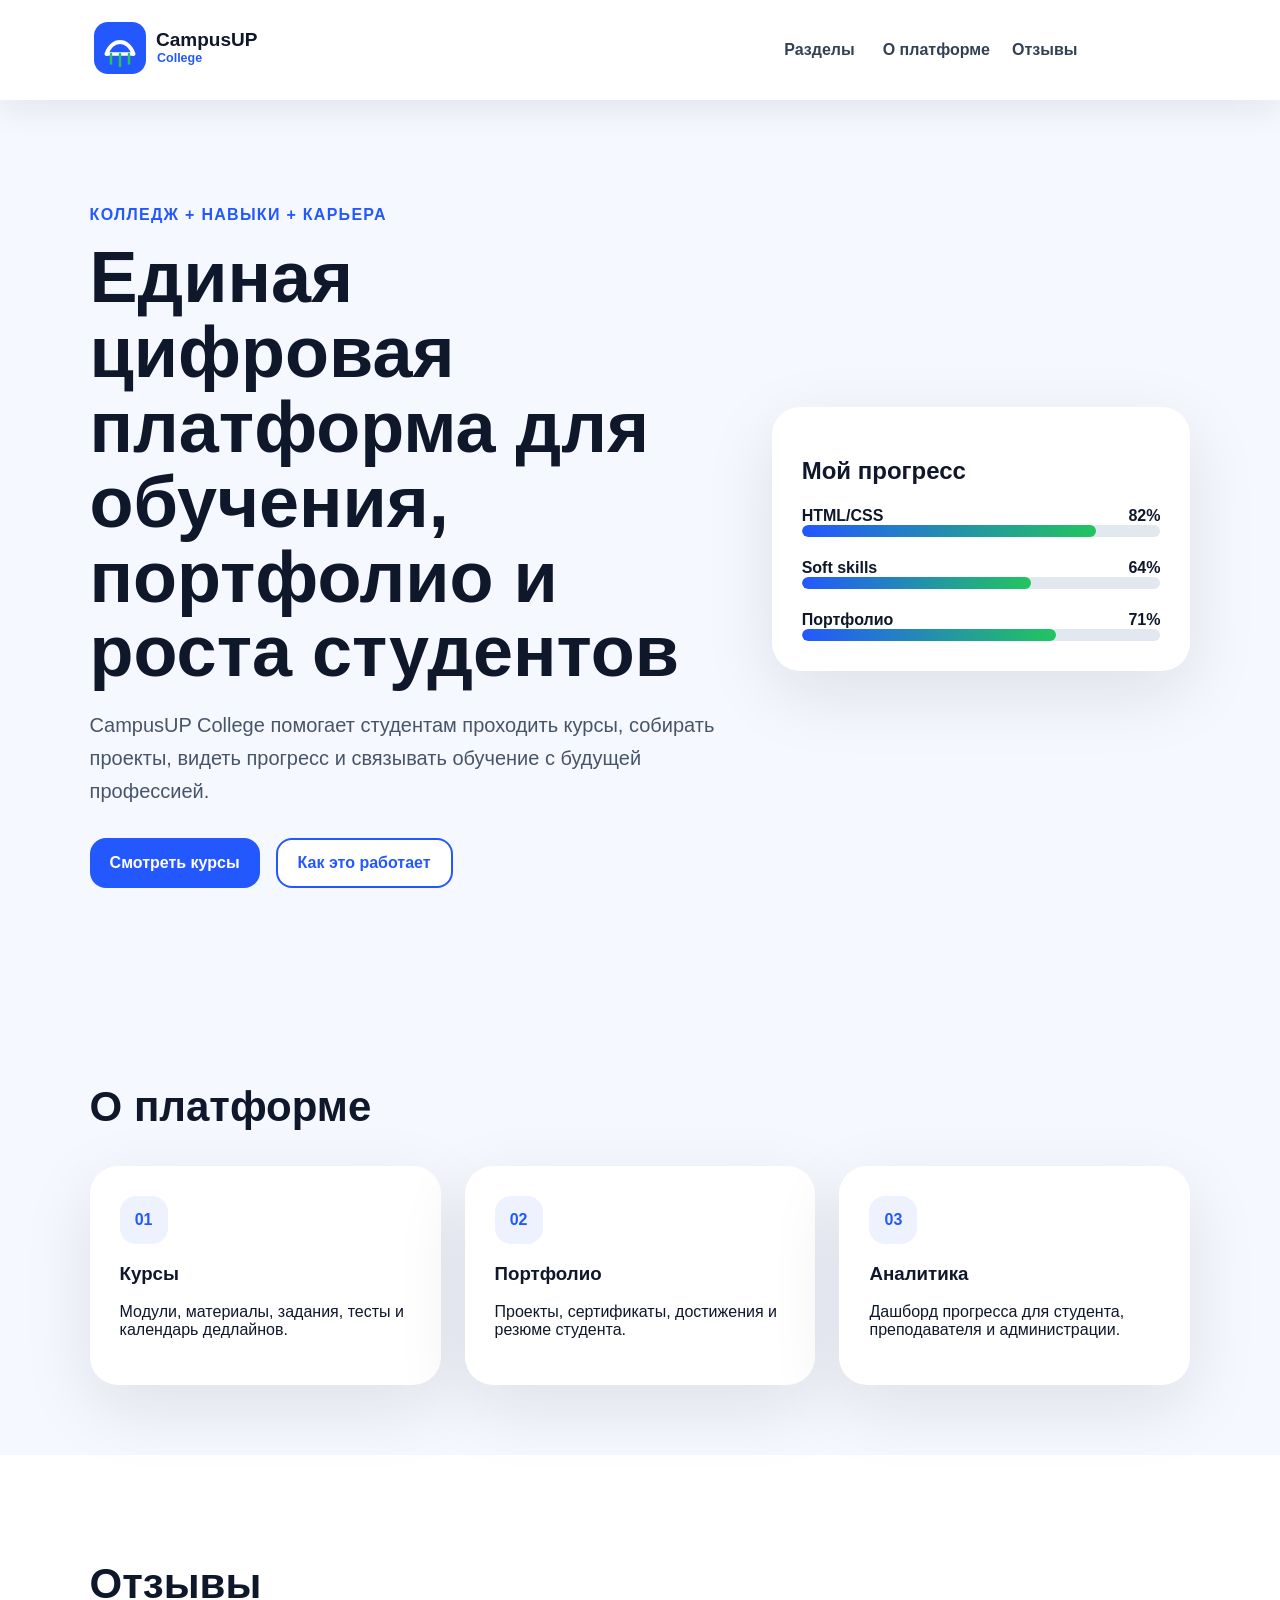
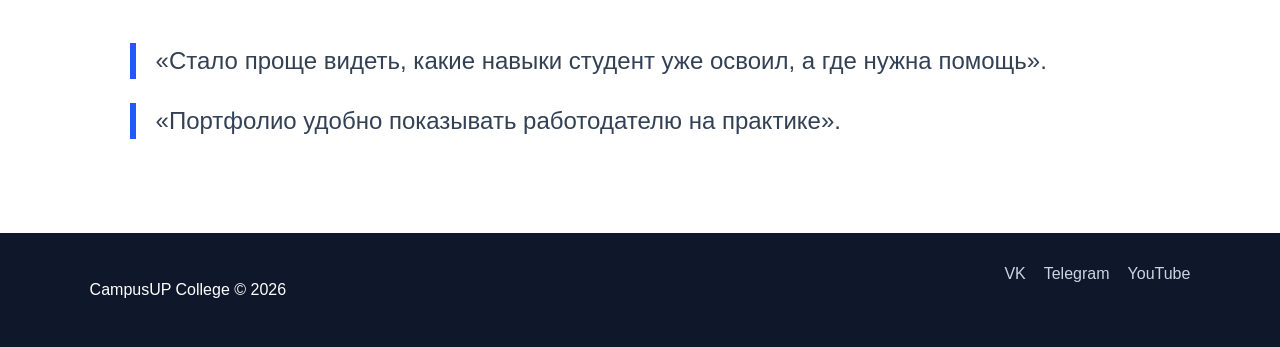
==== index.html @ 14216ff5 "Add files via upload" ====
<!DOCTYPE html>
<html lang="ru">
<head>
  <meta charset="UTF-8" />
  <meta name="viewport" content="width=device-width, initial-scale=1.0" />
  <title>CampusUP College - цифровая платформа колледжа</title>
  <link rel="stylesheet" href="styles.css" />
</head>
<body>
  <header class="site-header">
    <a class="brand" href="index.html"><img src="logo.svg" alt="CampusUP College" /></a>
    <button class="menu-toggle" aria-label="Открыть меню">☰</button>
    <nav class="nav">
      <div class="dropdown"><button>Разделы</button>
        <div class="dropdown-menu">
          <a href="courses.html">Курсы</a>
          <a href="team.html">Команда</a>
          <a href="contact.html">Связаться</a>
        </div>
      </div>
      <a href="#about">О платформе</a>
      <a href="#reviews">Отзывы</a>
      <a href="contact.html" class="nav-cta">Заявка</a>
    </nav>
  </header>

  <main>
    <section class="hero">
      <div class="hero-content">
        <p class="eyebrow">Колледж + навыки + карьера</p>
        <h1>Единая цифровая платформа для обучения, портфолио и роста студентов</h1>
        <p class="lead">CampusUP College помогает студентам проходить курсы, собирать проекты, видеть прогресс и связывать обучение с будущей профессией.</p>
        <div class="hero-actions">
          <a class="button primary" href="courses.html">Смотреть курсы</a>
          <a class="button secondary" href="#about">Как это работает</a>
        </div>
      </div>
      <div class="hero-card" aria-label="Дашборд прогресса">
        <h2>Мой прогресс</h2>
        <div class="metric-row"><span>HTML/CSS</span><strong>82%</strong></div><div class="bar"><span style="width:82%"></span></div>
        <div class="metric-row"><span>Soft skills</span><strong>64%</strong></div><div class="bar"><span style="width:64%"></span></div>
        <div class="metric-row"><span>Портфолио</span><strong>71%</strong></div><div class="bar"><span style="width:71%"></span></div>
      </div>
    </section>

    <section id="about" class="section">
      <h2>О платформе</h2>
      <div class="features">
        <article><span>01</span><h3>Курсы</h3><p>Модули, материалы, задания, тесты и календарь дедлайнов.</p></article>
        <article><span>02</span><h3>Портфолио</h3><p>Проекты, сертификаты, достижения и резюме студента.</p></article>
        <article><span>03</span><h3>Аналитика</h3><p>Дашборд прогресса для студента, преподавателя и администрации.</p></article>
      </div>
    </section>

    <section id="reviews" class="section reviews">
      <h2>Отзывы</h2>
      <blockquote>«Стало проще видеть, какие навыки студент уже освоил, а где нужна помощь».</blockquote>
      <blockquote>«Портфолио удобно показывать работодателю на практике».</blockquote>
    </section>
  </main>

  <footer class="footer">
    <p>CampusUP College © 2026</p>
    <div><a href="#">VK</a><a href="#">Telegram</a><a href="#">YouTube</a></div>
  </footer>
  <script src="script.js"></script>
</body>
</html>
---- styles.css ----
*{box-sizing:border-box}body{margin:0;font-family:Inter,Arial,sans-serif;color:#0f172a;background:#f6f8ff}a{color:inherit;text-decoration:none}.site-header{position:sticky;top:0;z-index:10;display:flex;align-items:center;justify-content:space-between;padding:18px 7vw;background:rgba(255,255,255,.92);backdrop-filter:blur(12px);box-shadow:0 10px 30px rgba(15,23,42,.08)}.brand img{width:210px;animation:logoIn .8s ease both}.nav{display:flex;align-items:center;gap:22px}.nav a,.dropdown button{font:600 16px Inter,Arial;background:none;border:0;color:#334155;cursor:pointer}.nav a:hover,.dropdown button:hover{color:#2458ff}.nav-cta{padding:12px 18px;background:#2458ff;color:white!important;border-radius:14px}.dropdown{position:relative}.dropdown-menu{position:absolute;right:0;top:34px;display:none;min-width:180px;padding:10px;background:white;border-radius:16px;box-shadow:0 18px 45px rgba(15,23,42,.14)}.dropdown:hover .dropdown-menu{display:grid}.dropdown-menu a{padding:10px;border-radius:10px}.dropdown-menu a:hover{background:#eef2ff}.menu-toggle{display:none;border:0;background:#2458ff;color:white;border-radius:12px;padding:10px 13px;font-size:20px}.hero{display:grid;grid-template-columns:1.2fr .8fr;gap:54px;align-items:center;padding:90px 7vw}.eyebrow{color:#2458ff;font-weight:800;text-transform:uppercase;letter-spacing:.08em}.hero h1,.page h1{font-size:clamp(38px,6vw,72px);line-height:1.04;margin:12px 0}.lead{font-size:20px;line-height:1.65;color:#475569;max-width:760px}.hero-actions{display:flex;gap:16px;flex-wrap:wrap;margin-top:30px}.button{display:inline-flex;align-items:center;justify-content:center;border-radius:16px;padding:14px 20px;font-weight:800;transition:.2s}.button:hover{transform:translateY(-2px)}.button.primary{background:#2458ff;color:white}.button.secondary{border:2px solid #2458ff;color:#2458ff;background:white}.hero-card,.section article,.course-grid article,.team-grid article,.map-card{background:white;border-radius:28px;padding:30px;box-shadow:0 22px 70px rgba(15,23,42,.10)}.metric-row{display:flex;justify-content:space-between;margin-top:22px;font-weight:700}.bar{height:12px;background:#e2e8f0;border-radius:10px;overflow:hidden}.bar span{display:block;height:100%;background:linear-gradient(90deg,#2458ff,#22c55e);border-radius:10px}.section,.page{padding:70px 7vw}.section h2{font-size:42px}.features,.course-grid,.team-grid{display:grid;grid-template-columns:repeat(3,1fr);gap:24px}.features span{display:inline-grid;place-items:center;width:48px;height:48px;border-radius:16px;background:#eef2ff;color:#2458ff;font-weight:900}.reviews{background:white}.reviews blockquote{font-size:24px;line-height:1.5;border-left:6px solid #2458ff;padding-left:20px;color:#334155}.contact-layout{display:grid;grid-template-columns:1fr .9fr;gap:34px}.contact-form{display:grid;gap:16px;background:white;border-radius:28px;padding:28px;box-shadow:0 22px 70px rgba(15,23,42,.10)}label{display:grid;gap:8px;font-weight:700}input,textarea{width:100%;border:1px solid #cbd5e1;border-radius:14px;padding:14px;font:16px Inter,Arial}input:focus,textarea:focus{outline:3px solid #bfdbfe;border-color:#2458ff}.map-card iframe{width:100%;height:360px;border:0;border-radius:20px}.footer{display:flex;justify-content:space-between;gap:20px;flex-wrap:wrap;padding:32px 7vw;background:#0f172a;color:white}.footer a{margin-left:18px;color:#cbd5e1}@keyframes logoIn{from{opacity:0;transform:translateY(-12px) scale(.96)}to{opacity:1;transform:none}}@media(max-width:850px){.menu-toggle{display:block}.nav{display:none;position:absolute;top:72px;left:7vw;right:7vw;flex-direction:column;align-items:flex-start;background:white;padding:18px;border-radius:20px;box-shadow:0 20px 50px rgba(15,23,42,.16)}.nav.open{display:flex}.hero,.contact-layout{grid-template-columns:1fr}.features,.course-grid,.team-grid{grid-template-columns:1fr}.brand img{width:176px}.hero{padding-top:54px}}
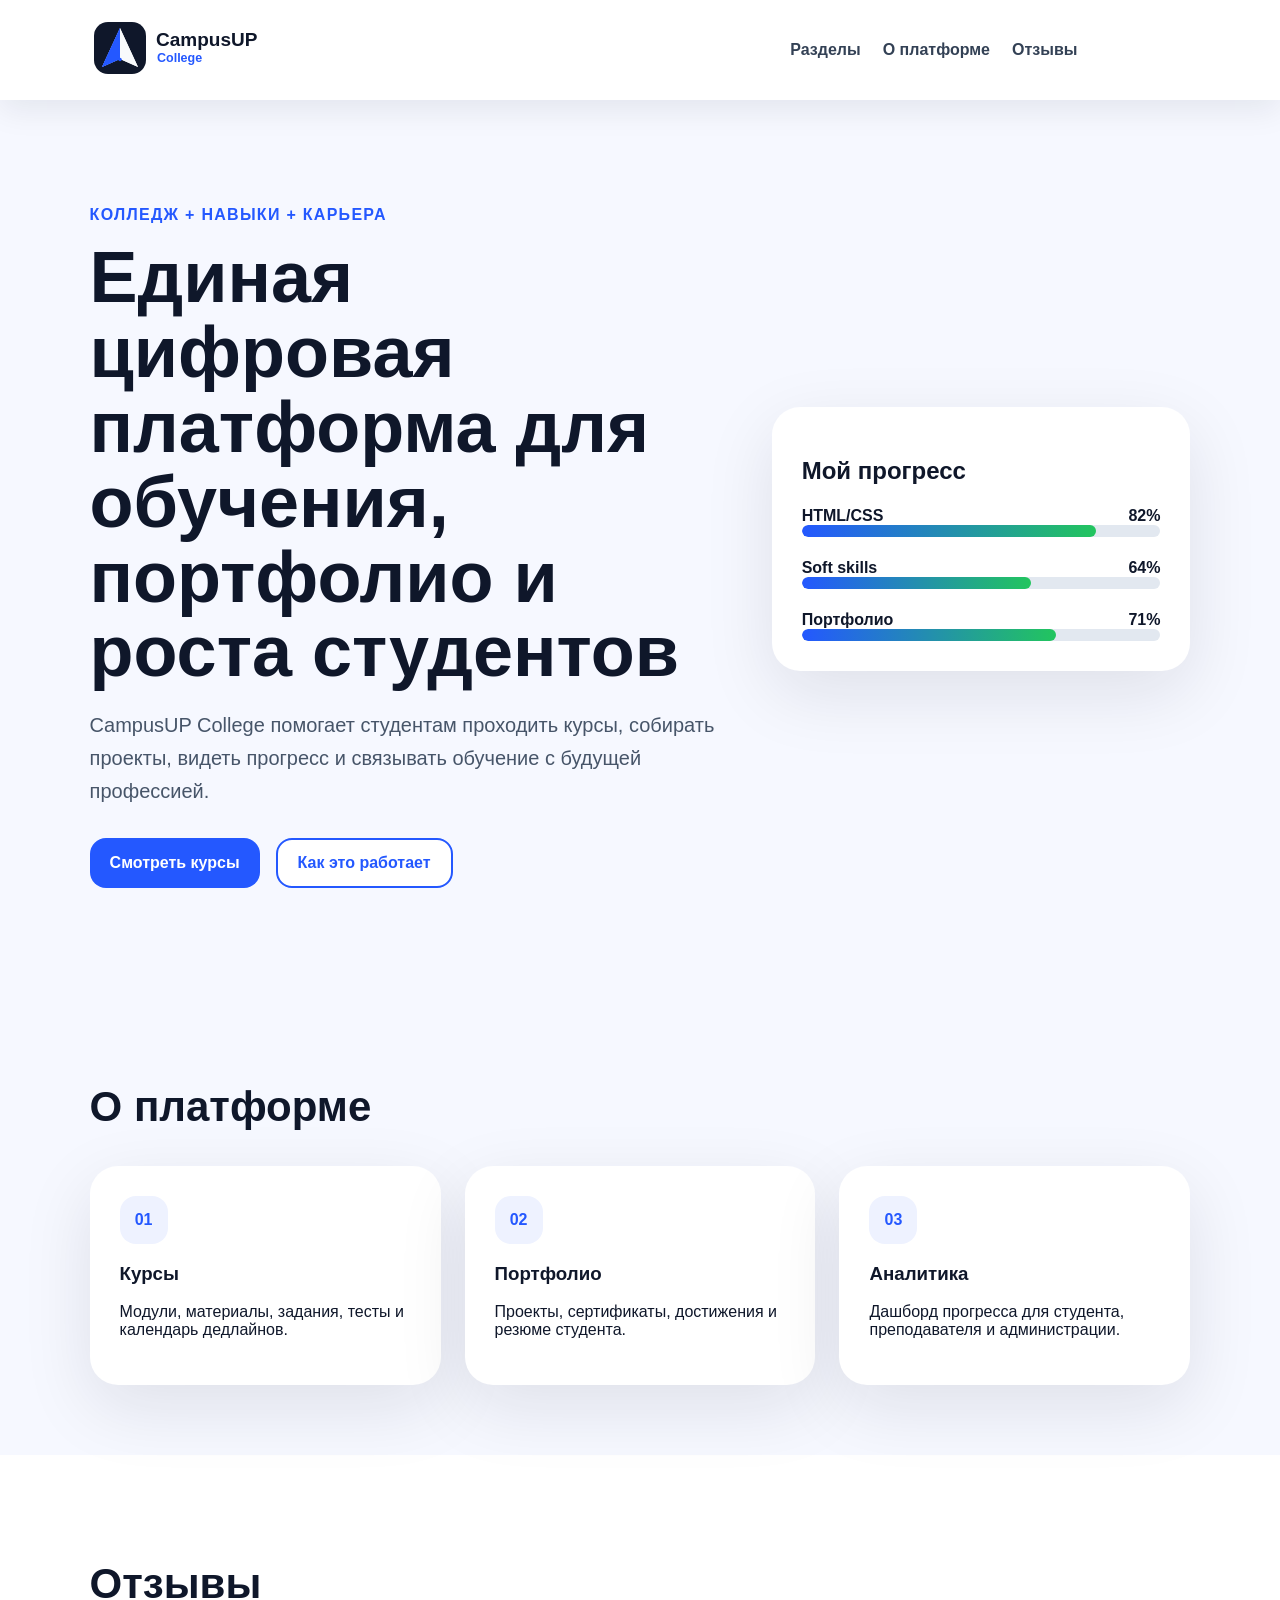
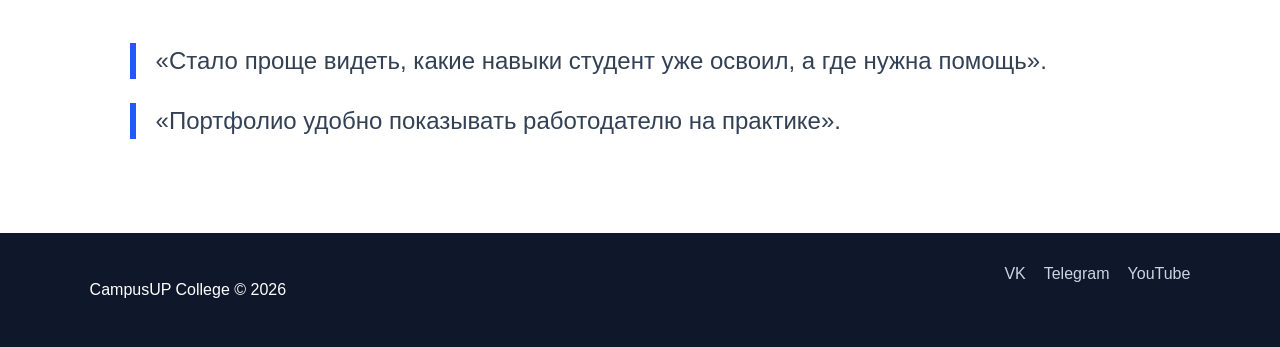
==== commit 6ffcff17: "Add files via upload" ====
--- a/index.html
+++ b/index.html
@@ -11,7 +11,7 @@
     <a class="brand" href="index.html"><img src="logo.svg" alt="CampusUP College" /></a>
     <button class="menu-toggle" aria-label="Открыть меню">☰</button>
     <nav class="nav">
-      <div class="dropdown"><button>Разделы</button>
+      <div class="dropdown"><button class="dropdown-toggle" type="button" aria-expanded="false">Разделы</button>
         <div class="dropdown-menu">
           <a href="courses.html">Курсы</a>
           <a href="team.html">Команда</a>
--- a/styles.css
+++ b/styles.css
@@ -1 +1 @@
-*{box-sizing:border-box}body{margin:0;font-family:Inter,Arial,sans-serif;color:#0f172a;background:#f6f8ff}a{color:inherit;text-decoration:none}.site-header{position:sticky;top:0;z-index:10;display:flex;align-items:center;justify-content:space-between;padding:18px 7vw;background:rgba(255,255,255,.92);backdrop-filter:blur(12px);box-shadow:0 10px 30px rgba(15,23,42,.08)}.brand img{width:210px;animation:logoIn .8s ease both}.nav{display:flex;align-items:center;gap:22px}.nav a,.dropdown button{font:600 16px Inter,Arial;background:none;border:0;color:#334155;cursor:pointer}.nav a:hover,.dropdown button:hover{color:#2458ff}.nav-cta{padding:12px 18px;background:#2458ff;color:white!important;border-radius:14px}.dropdown{position:relative}.dropdown-menu{position:absolute;right:0;top:34px;display:none;min-width:180px;padding:10px;background:white;border-radius:16px;box-shadow:0 18px 45px rgba(15,23,42,.14)}.dropdown:hover .dropdown-menu{display:grid}.dropdown-menu a{padding:10px;border-radius:10px}.dropdown-menu a:hover{background:#eef2ff}.menu-toggle{display:none;border:0;background:#2458ff;color:white;border-radius:12px;padding:10px 13px;font-size:20px}.hero{display:grid;grid-template-columns:1.2fr .8fr;gap:54px;align-items:center;padding:90px 7vw}.eyebrow{color:#2458ff;font-weight:800;text-transform:uppercase;letter-spacing:.08em}.hero h1,.page h1{font-size:clamp(38px,6vw,72px);line-height:1.04;margin:12px 0}.lead{font-size:20px;line-height:1.65;color:#475569;max-width:760px}.hero-actions{display:flex;gap:16px;flex-wrap:wrap;margin-top:30px}.button{display:inline-flex;align-items:center;justify-content:center;border-radius:16px;padding:14px 20px;font-weight:800;transition:.2s}.button:hover{transform:translateY(-2px)}.button.primary{background:#2458ff;color:white}.button.secondary{border:2px solid #2458ff;color:#2458ff;background:white}.hero-card,.section article,.course-grid article,.team-grid article,.map-card{background:white;border-radius:28px;padding:30px;box-shadow:0 22px 70px rgba(15,23,42,.10)}.metric-row{display:flex;justify-content:space-between;margin-top:22px;font-weight:700}.bar{height:12px;background:#e2e8f0;border-radius:10px;overflow:hidden}.bar span{display:block;height:100%;background:linear-gradient(90deg,#2458ff,#22c55e);border-radius:10px}.section,.page{padding:70px 7vw}.section h2{font-size:42px}.features,.course-grid,.team-grid{display:grid;grid-template-columns:repeat(3,1fr);gap:24px}.features span{display:inline-grid;place-items:center;width:48px;height:48px;border-radius:16px;background:#eef2ff;color:#2458ff;font-weight:900}.reviews{background:white}.reviews blockquote{font-size:24px;line-height:1.5;border-left:6px solid #2458ff;padding-left:20px;color:#334155}.contact-layout{display:grid;grid-template-columns:1fr .9fr;gap:34px}.contact-form{display:grid;gap:16px;background:white;border-radius:28px;padding:28px;box-shadow:0 22px 70px rgba(15,23,42,.10)}label{display:grid;gap:8px;font-weight:700}input,textarea{width:100%;border:1px solid #cbd5e1;border-radius:14px;padding:14px;font:16px Inter,Arial}input:focus,textarea:focus{outline:3px solid #bfdbfe;border-color:#2458ff}.map-card iframe{width:100%;height:360px;border:0;border-radius:20px}.footer{display:flex;justify-content:space-between;gap:20px;flex-wrap:wrap;padding:32px 7vw;background:#0f172a;color:white}.footer a{margin-left:18px;color:#cbd5e1}@keyframes logoIn{from{opacity:0;transform:translateY(-12px) scale(.96)}to{opacity:1;transform:none}}@media(max-width:850px){.menu-toggle{display:block}.nav{display:none;position:absolute;top:72px;left:7vw;right:7vw;flex-direction:column;align-items:flex-start;background:white;padding:18px;border-radius:20px;box-shadow:0 20px 50px rgba(15,23,42,.16)}.nav.open{display:flex}.hero,.contact-layout{grid-template-columns:1fr}.features,.course-grid,.team-grid{grid-template-columns:1fr}.brand img{width:176px}.hero{padding-top:54px}}+*{box-sizing:border-box}body{margin:0;font-family:Inter,Arial,sans-serif;color:#0f172a;background:#f6f8ff}a{color:inherit;text-decoration:none}.site-header{position:sticky;top:0;z-index:10;display:flex;align-items:center;justify-content:space-between;padding:18px 7vw;background:rgba(255,255,255,.92);backdrop-filter:blur(12px);box-shadow:0 10px 30px rgba(15,23,42,.08)}.brand img{width:210px;animation:logoIn .8s ease both}.nav{display:flex;align-items:center;gap:22px}.nav a,.dropdown button{font:600 16px Inter,Arial;background:none;border:0;color:#334155;cursor:pointer}.nav a:hover,.dropdown button:hover{color:#2458ff}.nav-cta{padding:12px 18px;background:#2458ff;color:white!important;border-radius:14px}.dropdown{position:relative;display:flex;align-items:center}.dropdown button{padding:8px 0}.dropdown::after{content:"";position:absolute;left:0;right:0;top:100%;height:10px}.dropdown-menu{position:absolute;right:0;top:calc(100% - 1px);display:grid;min-width:190px;padding:10px;background:white;border-radius:16px;box-shadow:0 18px 45px rgba(15,23,42,.14);opacity:0;visibility:hidden;pointer-events:none;transform:translateY(6px);transition:opacity .18s ease,transform .18s ease,visibility .18s ease;z-index:30}.dropdown:hover .dropdown-menu,.dropdown:focus-within .dropdown-menu,.dropdown.open .dropdown-menu{opacity:1;visibility:visible;pointer-events:auto;transform:translateY(0)}.dropdown-menu a{padding:10px;border-radius:10px}.dropdown-menu a:hover{background:#eef2ff}.menu-toggle{display:none;border:0;background:#2458ff;color:white;border-radius:12px;padding:10px 13px;font-size:20px}.hero{display:grid;grid-template-columns:1.2fr .8fr;gap:54px;align-items:center;padding:90px 7vw}.eyebrow{color:#2458ff;font-weight:800;text-transform:uppercase;letter-spacing:.08em}.hero h1,.page h1{font-size:clamp(38px,6vw,72px);line-height:1.04;margin:12px 0}.lead{font-size:20px;line-height:1.65;color:#475569;max-width:760px}.hero-actions{display:flex;gap:16px;flex-wrap:wrap;margin-top:30px}.button{display:inline-flex;align-items:center;justify-content:center;border-radius:16px;padding:14px 20px;font-weight:800;transition:.2s}.button:hover{transform:translateY(-2px)}.button.primary{background:#2458ff;color:white}.button.secondary{border:2px solid #2458ff;color:#2458ff;background:white}.hero-card,.section article,.course-grid article,.team-grid article,.map-card{background:white;border-radius:28px;padding:30px;box-shadow:0 22px 70px rgba(15,23,42,.10)}.metric-row{display:flex;justify-content:space-between;margin-top:22px;font-weight:700}.bar{height:12px;background:#e2e8f0;border-radius:10px;overflow:hidden}.bar span{display:block;height:100%;background:linear-gradient(90deg,#2458ff,#22c55e);border-radius:10px}.section,.page{padding:70px 7vw}.section h2{font-size:42px}.features,.course-grid,.team-grid{display:grid;grid-template-columns:repeat(3,1fr);gap:24px}.features span{display:inline-grid;place-items:center;width:48px;height:48px;border-radius:16px;background:#eef2ff;color:#2458ff;font-weight:900}.reviews{background:white}.reviews blockquote{font-size:24px;line-height:1.5;border-left:6px solid #2458ff;padding-left:20px;color:#334155}.contact-layout{display:grid;grid-template-columns:1fr .9fr;gap:34px}.contact-form{display:grid;gap:16px;background:white;border-radius:28px;padding:28px;box-shadow:0 22px 70px rgba(15,23,42,.10)}label{display:grid;gap:8px;font-weight:700}input,textarea{width:100%;border:1px solid #cbd5e1;border-radius:14px;padding:14px;font:16px Inter,Arial}input:focus,textarea:focus{outline:3px solid #bfdbfe;border-color:#2458ff}.map-card iframe{width:100%;height:360px;border:0;border-radius:20px}.footer{display:flex;justify-content:space-between;gap:20px;flex-wrap:wrap;padding:32px 7vw;background:#0f172a;color:white}.footer a{margin-left:18px;color:#cbd5e1}@keyframes logoIn{from{opacity:0;transform:translateY(-12px) scale(.96)}to{opacity:1;transform:none}}@media(max-width:850px){.menu-toggle{display:block}.nav{display:none;position:absolute;top:72px;left:7vw;right:7vw;flex-direction:column;align-items:flex-start;background:white;padding:18px;border-radius:20px;box-shadow:0 20px 50px rgba(15,23,42,.16)}.nav.open{display:flex}.dropdown{width:100%;display:grid}.dropdown button{width:100%;text-align:left}.dropdown::after{display:none}.dropdown-menu{position:static;display:none;width:100%;min-width:0;margin-top:8px;border:1px solid #e2e8f0;box-shadow:none;opacity:1;visibility:visible;pointer-events:auto;transform:none}.dropdown.open .dropdown-menu,.dropdown:focus-within .dropdown-menu{display:grid}.hero,.contact-layout{grid-template-columns:1fr}.features,.course-grid,.team-grid{grid-template-columns:1fr}.brand img{width:176px}.hero{padding-top:54px}}
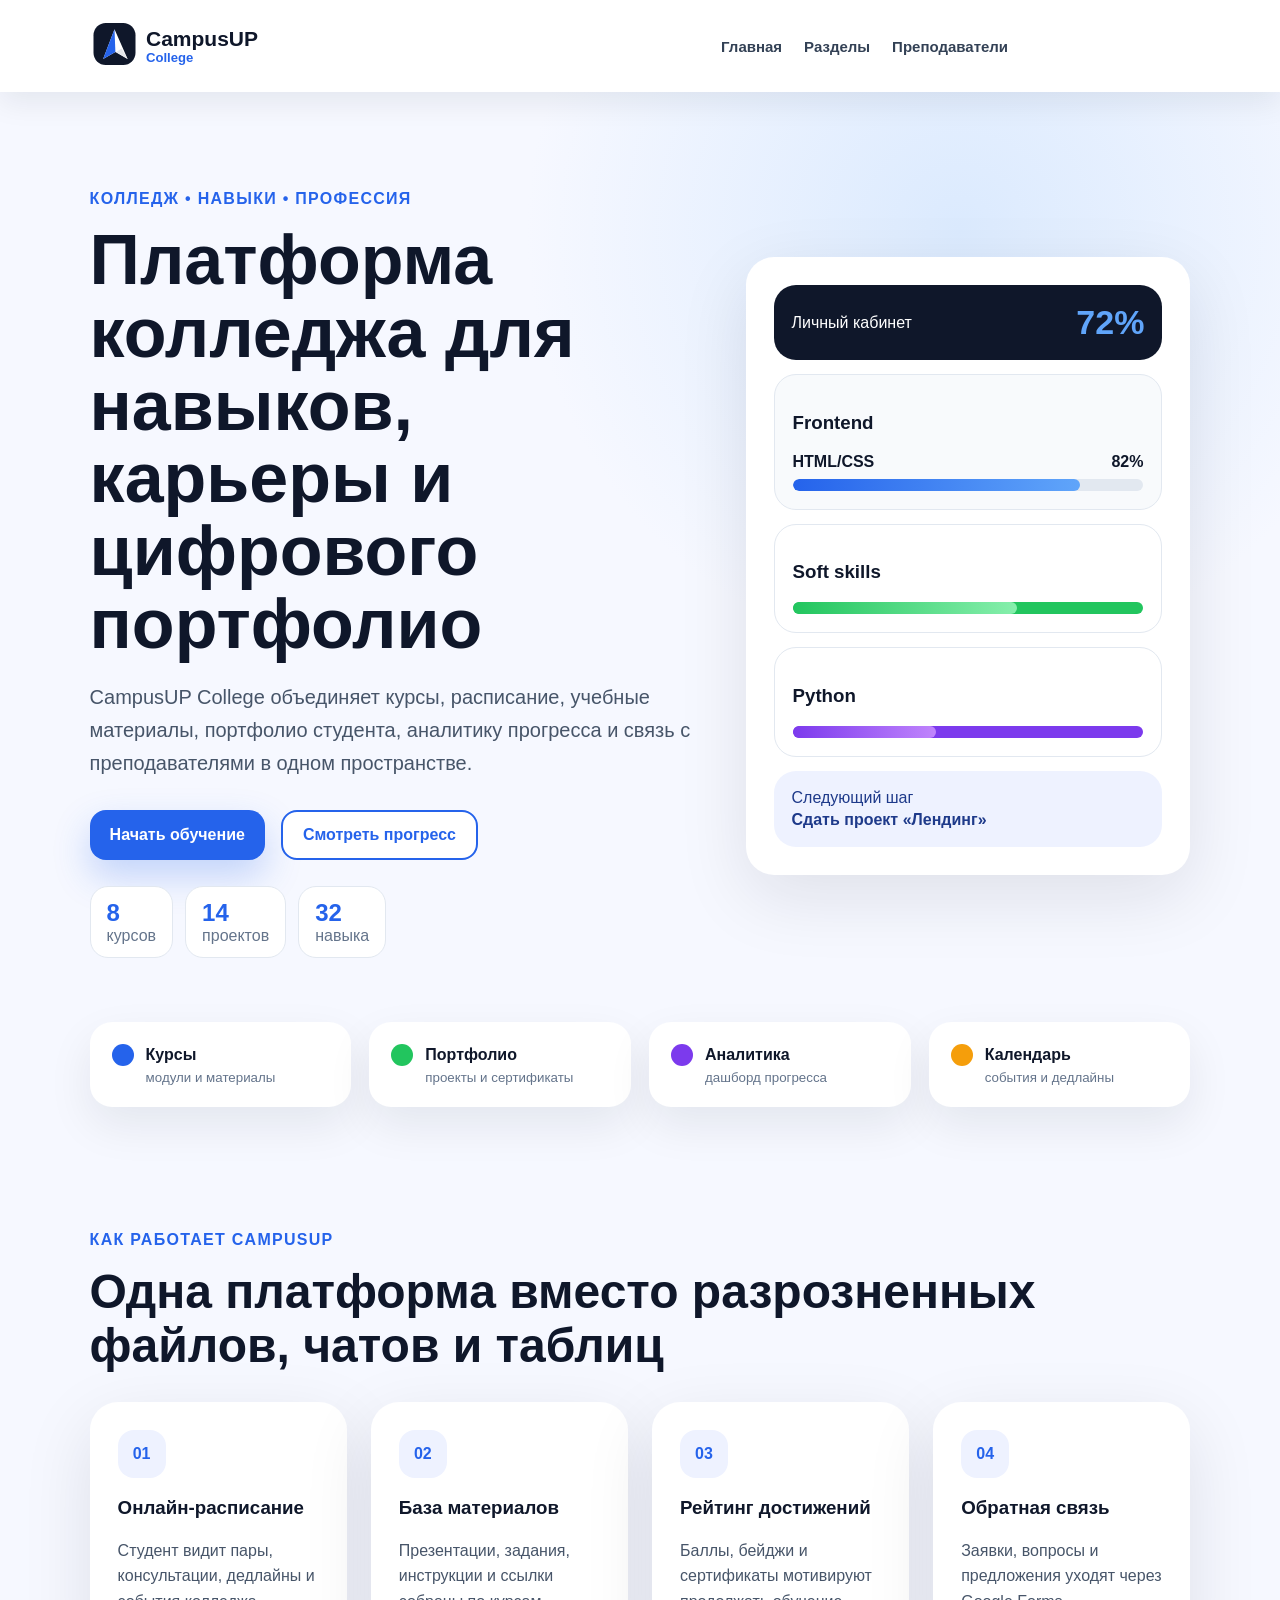
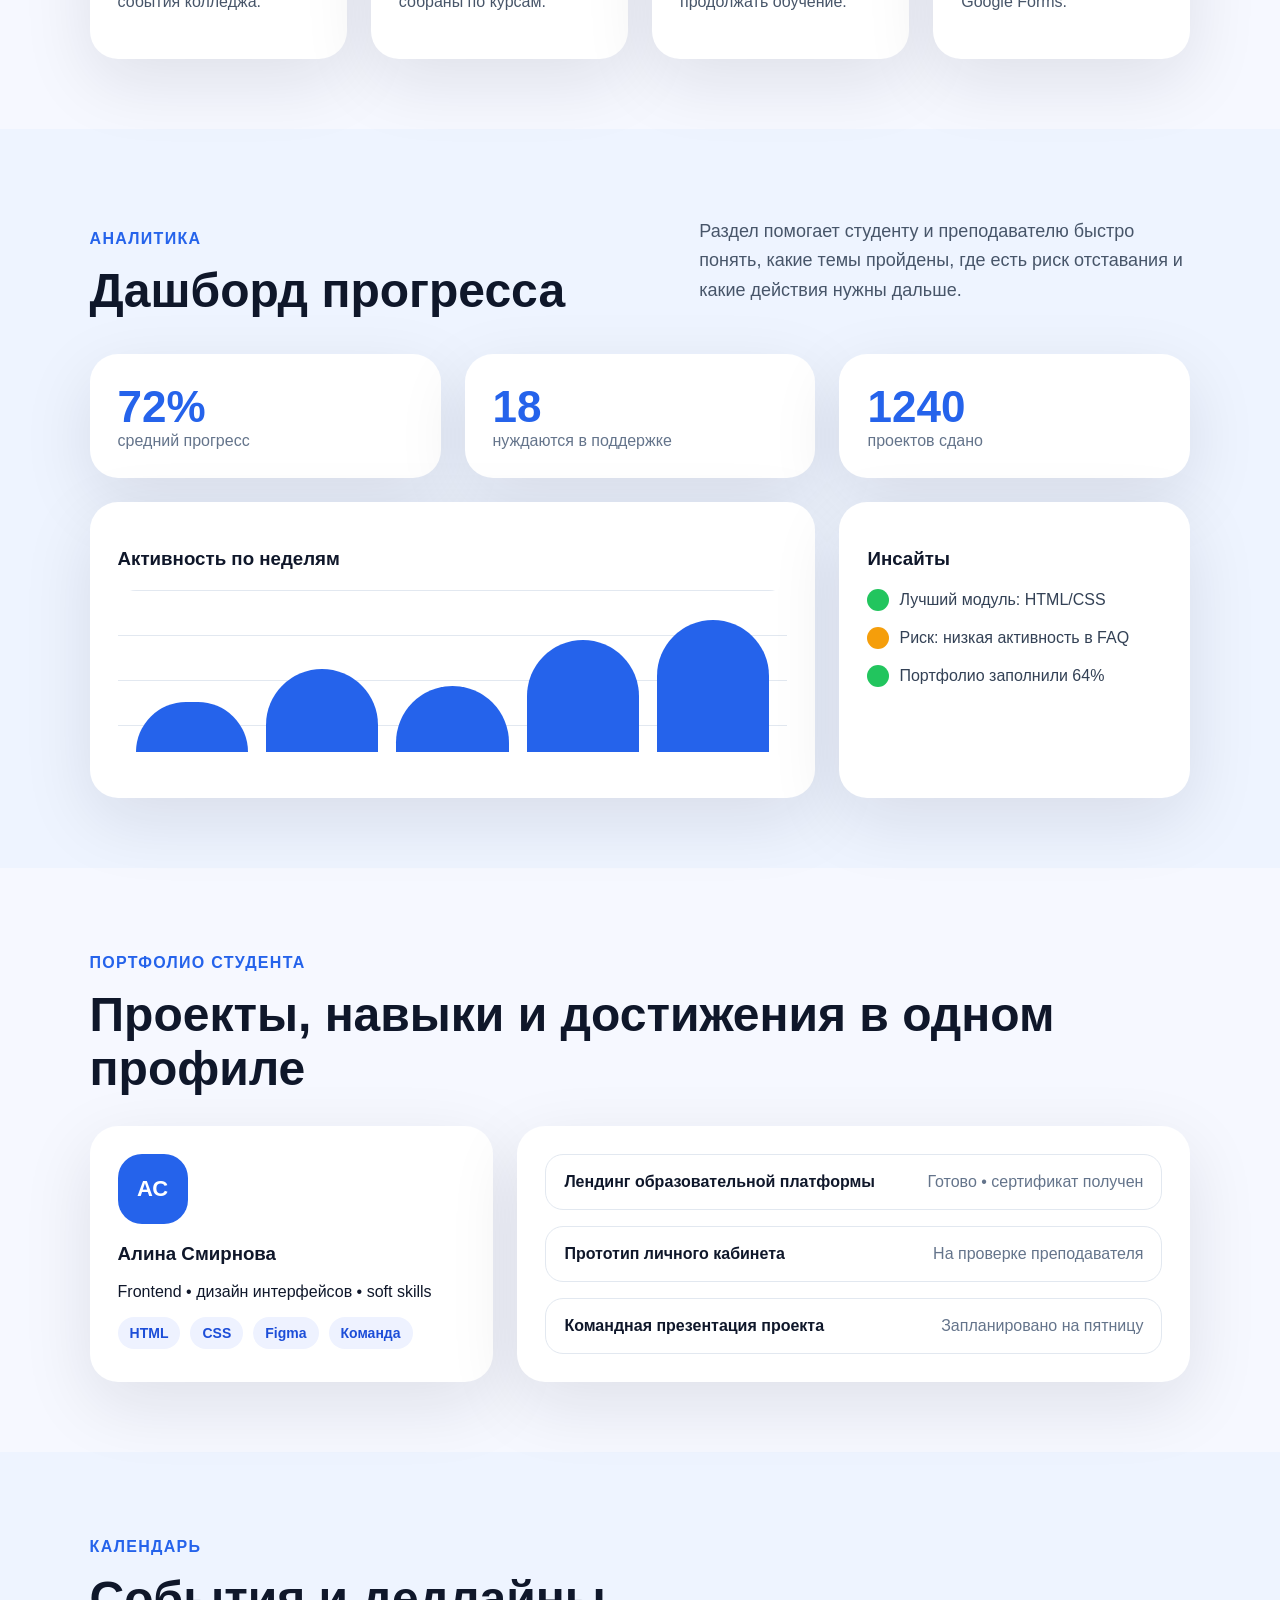
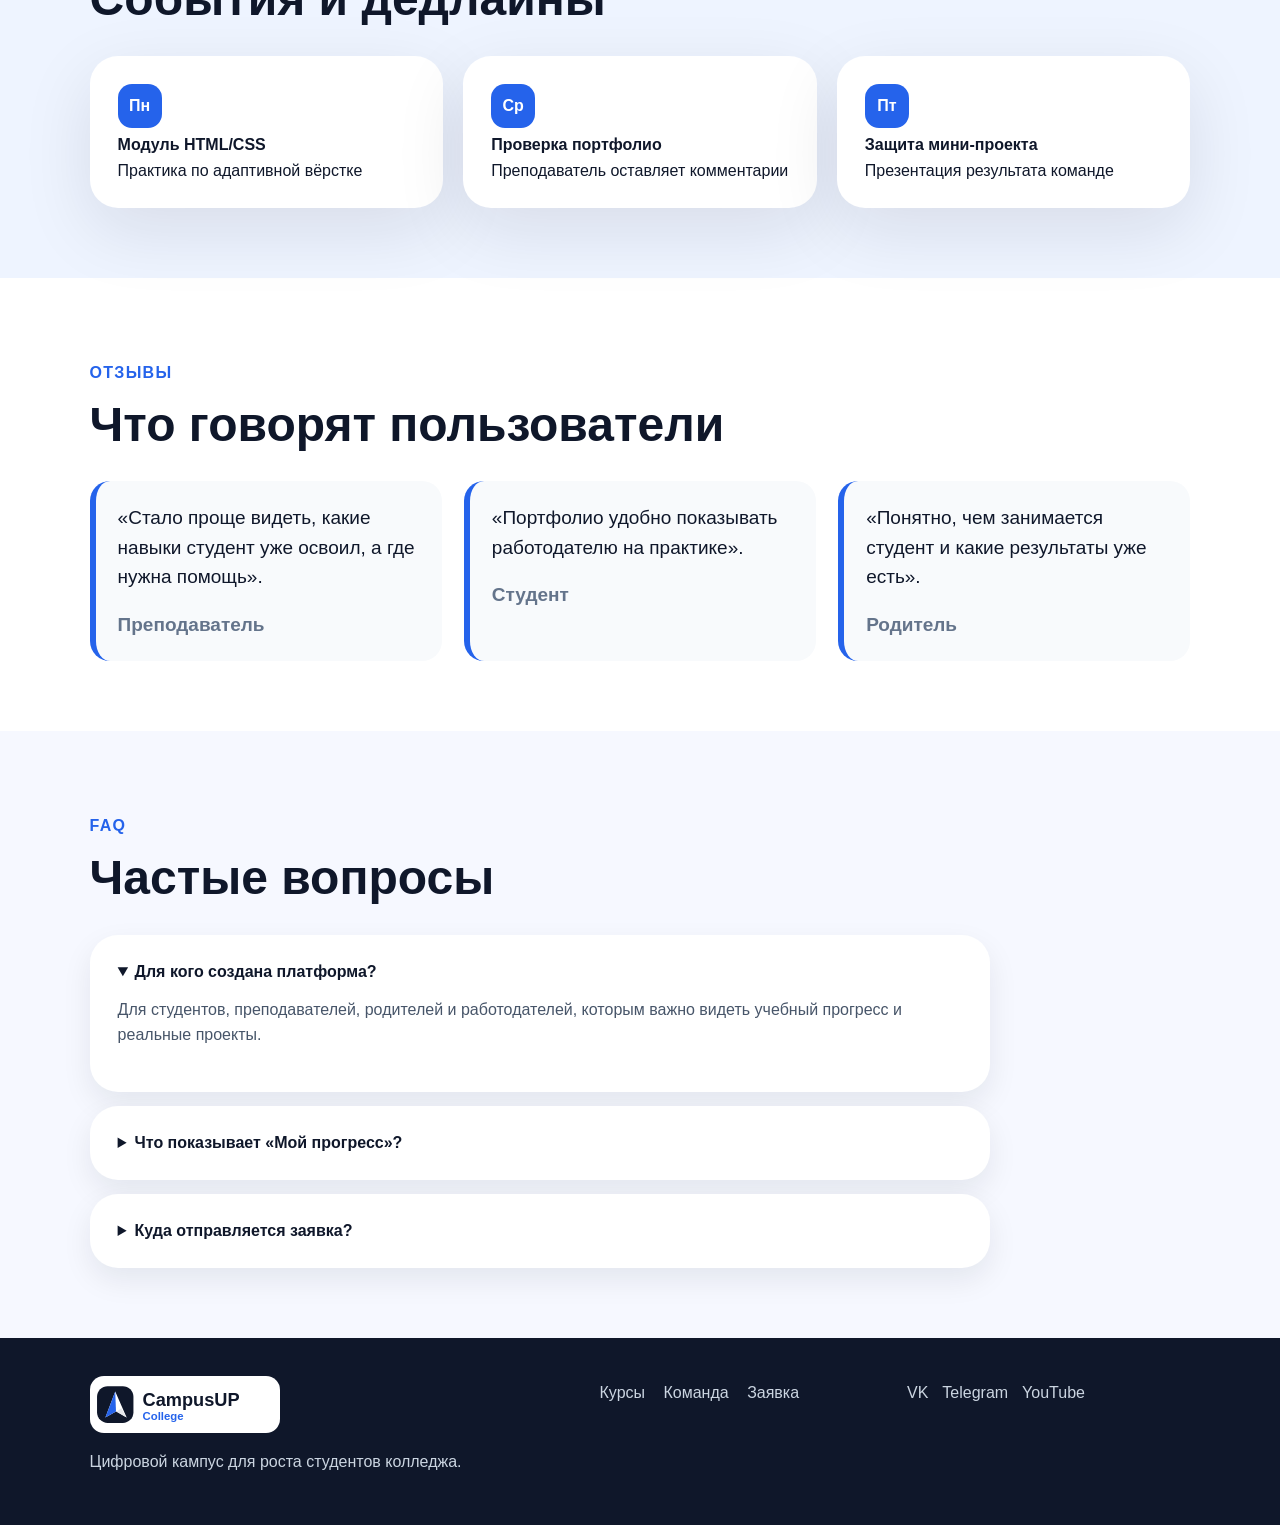
==== commit 3598684c: "Add files via upload" ====
--- a/index.html
+++ b/index.html
@@ -1,68 +1,156 @@
 <!DOCTYPE html>
 <html lang="ru">
 <head>
-  <meta charset="UTF-8" />
-  <meta name="viewport" content="width=device-width, initial-scale=1.0" />
-  <title>CampusUP College - цифровая платформа колледжа</title>
-  <link rel="stylesheet" href="styles.css" />
+  <meta charset="UTF-8">
+  <meta name="viewport" content="width=device-width, initial-scale=1.0">
+  <title>CampusUP College — цифровая платформа колледжа</title>
+  <link rel="stylesheet" href="styles.css">
 </head>
 <body>
-  <header class="site-header">
-    <a class="brand" href="index.html"><img src="logo.svg" alt="CampusUP College" /></a>
-    <button class="menu-toggle" aria-label="Открыть меню">☰</button>
-    <nav class="nav">
-      <div class="dropdown"><button class="dropdown-toggle" type="button" aria-expanded="false">Разделы</button>
-        <div class="dropdown-menu">
-          <a href="courses.html">Курсы</a>
-          <a href="team.html">Команда</a>
-          <a href="contact.html">Связаться</a>
-        </div>
+<header class="site-header">
+  <a class="brand" href="index.html"><img src="logo.svg" alt="CampusUP College"></a>
+  <button class="menu-toggle" aria-label="Открыть меню">☰</button>
+  <nav class="nav">
+    <a href="index.html">Главная</a>
+    <div class="dropdown"><button class="dropdown-toggle" type="button" aria-expanded="false">Разделы</button>
+      <div class="dropdown-menu">
+        <a href="courses.html">Курсы</a>
+        <a href="team.html">Команда</a>
+        <a href="index.html#portfolio">Портфолио</a>
+        <a href="index.html#dashboard">Аналитика</a>
+        <a href="index.html#faq">FAQ</a>
+        <a href="contact.html">Связаться</a>
       </div>
-      <a href="#about">О платформе</a>
-      <a href="#reviews">Отзывы</a>
-      <a href="contact.html" class="nav-cta">Заявка</a>
-    </nav>
-  </header>
+    </div>
+    <a href="team.html">Преподаватели</a>
+    <a href="contact.html" class="nav-cta">Оставить заявку</a>
+  </nav>
+</header>
+<main>
+  <section class="hero expanded-hero">
+    <div class="hero-content">
+      <p class="eyebrow">Колледж • навыки • профессия</p>
+      <h1>Платформа колледжа для навыков, карьеры и цифрового портфолио</h1>
+      <p class="lead">CampusUP College объединяет курсы, расписание, учебные материалы, портфолио студента, аналитику прогресса и связь с преподавателями в одном пространстве.</p>
+      <div class="hero-actions">
+        <a class="button primary" href="courses.html">Начать обучение</a>
+        <a class="button secondary" href="#dashboard">Смотреть прогресс</a>
+      </div>
+      <div class="hero-mini-stats">
+        <span><b>8</b> курсов</span>
+        <span><b>14</b> проектов</span>
+        <span><b>32</b> навыка</span>
+      </div>
+    </div>
+    <div class="dashboard-preview" aria-label="Превью личного кабинета">
+      <div class="preview-top"><span>Личный кабинет</span><strong>72%</strong></div>
+      <div class="preview-card big">
+        <h3>Frontend</h3><div class="metric-row"><span>HTML/CSS</span><strong>82%</strong></div><div class="bar"><span style="width:82%"></span></div>
+      </div>
+      <div class="preview-card"><h3>Soft skills</h3><div class="bar green"><span style="width:64%"></span></div></div>
+      <div class="preview-card"><h3>Python</h3><div class="bar purple"><span style="width:41%"></span></div></div>
+      <div class="next-task"><span>Следующий шаг</span><b>Сдать проект «Лендинг»</b></div>
+    </div>
+  </section>
 
-  <main>
-    <section class="hero">
-      <div class="hero-content">
-        <p class="eyebrow">Колледж + навыки + карьера</p>
-        <h1>Единая цифровая платформа для обучения, портфолио и роста студентов</h1>
-        <p class="lead">CampusUP College помогает студентам проходить курсы, собирать проекты, видеть прогресс и связывать обучение с будущей профессией.</p>
-        <div class="hero-actions">
-          <a class="button primary" href="courses.html">Смотреть курсы</a>
-          <a class="button secondary" href="#about">Как это работает</a>
-        </div>
+  <section class="quick-sections">
+    <a href="courses.html"><span class="dot blue"></span><b>Курсы</b><small>модули и материалы</small></a>
+    <a href="#portfolio"><span class="dot green"></span><b>Портфолио</b><small>проекты и сертификаты</small></a>
+    <a href="#dashboard"><span class="dot purple"></span><b>Аналитика</b><small>дашборд прогресса</small></a>
+    <a href="#calendar"><span class="dot orange"></span><b>Календарь</b><small>события и дедлайны</small></a>
+  </section>
+
+  <section class="section" id="about">
+    <div class="section-title">
+      <p class="eyebrow">Как работает CampusUP</p>
+      <h2>Одна платформа вместо разрозненных файлов, чатов и таблиц</h2>
+    </div>
+    <div class="features features-4">
+      <article><span>01</span><h3>Онлайн-расписание</h3><p>Студент видит пары, консультации, дедлайны и события колледжа.</p></article>
+      <article><span>02</span><h3>База материалов</h3><p>Презентации, задания, инструкции и ссылки собраны по курсам.</p></article>
+      <article><span>03</span><h3>Рейтинг достижений</h3><p>Баллы, бейджи и сертификаты мотивируют продолжать обучение.</p></article>
+      <article><span>04</span><h3>Обратная связь</h3><p>Заявки, вопросы и предложения уходят через Google Forms.</p></article>
+    </div>
+  </section>
+
+  <section class="section soft" id="dashboard">
+    <div class="section-title two-col">
+      <div><p class="eyebrow">Аналитика</p><h2>Дашборд прогресса</h2></div>
+      <p>Раздел помогает студенту и преподавателю быстро понять, какие темы пройдены, где есть риск отставания и какие действия нужны дальше.</p>
+    </div>
+    <div class="analytics-grid">
+      <div class="stat-card"><strong>72%</strong><span>средний прогресс</span></div>
+      <div class="stat-card"><strong>18</strong><span>нуждаются в поддержке</span></div>
+      <div class="stat-card"><strong>1240</strong><span>проектов сдано</span></div>
+      <div class="chart-card">
+        <h3>Активность по неделям</h3>
+        <div class="line-chart"><i style="height:35%"></i><i style="height:58%"></i><i style="height:46%"></i><i style="height:78%"></i><i style="height:92%"></i></div>
       </div>
-      <div class="hero-card" aria-label="Дашборд прогресса">
-        <h2>Мой прогресс</h2>
-        <div class="metric-row"><span>HTML/CSS</span><strong>82%</strong></div><div class="bar"><span style="width:82%"></span></div>
-        <div class="metric-row"><span>Soft skills</span><strong>64%</strong></div><div class="bar"><span style="width:64%"></span></div>
-        <div class="metric-row"><span>Портфолио</span><strong>71%</strong></div><div class="bar"><span style="width:71%"></span></div>
+      <div class="insights-card">
+        <h3>Инсайты</h3>
+        <p><span class="dot green"></span>Лучший модуль: HTML/CSS</p>
+        <p><span class="dot orange"></span>Риск: низкая активность в FAQ</p>
+        <p><span class="dot green"></span>Портфолио заполнили 64%</p>
       </div>
-    </section>
+    </div>
+  </section>
 
-    <section id="about" class="section">
-      <h2>О платформе</h2>
-      <div class="features">
-        <article><span>01</span><h3>Курсы</h3><p>Модули, материалы, задания, тесты и календарь дедлайнов.</p></article>
-        <article><span>02</span><h3>Портфолио</h3><p>Проекты, сертификаты, достижения и резюме студента.</p></article>
-        <article><span>03</span><h3>Аналитика</h3><p>Дашборд прогресса для студента, преподавателя и администрации.</p></article>
+  <section class="section" id="portfolio">
+    <div class="section-title"><p class="eyebrow">Портфолио студента</p><h2>Проекты, навыки и достижения в одном профиле</h2></div>
+    <div class="portfolio-layout">
+      <div class="student-card">
+        <div class="avatar">АС</div>
+        <h3>Алина Смирнова</h3>
+        <p>Frontend • дизайн интерфейсов • soft skills</p>
+        <div class="skill-tags"><span>HTML</span><span>CSS</span><span>Figma</span><span>Команда</span></div>
       </div>
-    </section>
+      <div class="project-list">
+        <article><b>Лендинг образовательной платформы</b><span>Готово • сертификат получен</span></article>
+        <article><b>Прототип личного кабинета</b><span>На проверке преподавателя</span></article>
+        <article><b>Командная презентация проекта</b><span>Запланировано на пятницу</span></article>
+      </div>
+    </div>
+  </section>
 
-    <section id="reviews" class="section reviews">
-      <h2>Отзывы</h2>
-      <blockquote>«Стало проще видеть, какие навыки студент уже освоил, а где нужна помощь».</blockquote>
-      <blockquote>«Портфолио удобно показывать работодателю на практике».</blockquote>
-    </section>
-  </main>
+  <section class="section soft" id="calendar">
+    <div class="section-title"><p class="eyebrow">Календарь</p><h2>События и дедлайны</h2></div>
+    <div class="timeline">
+      <article><time>Пн</time><b>Модуль HTML/CSS</b><span>Практика по адаптивной вёрстке</span></article>
+      <article><time>Ср</time><b>Проверка портфолио</b><span>Преподаватель оставляет комментарии</span></article>
+      <article><time>Пт</time><b>Защита мини-проекта</b><span>Презентация результата команде</span></article>
+    </div>
+  </section>
 
-  <footer class="footer">
-    <p>CampusUP College © 2026</p>
-    <div><a href="#">VK</a><a href="#">Telegram</a><a href="#">YouTube</a></div>
-  </footer>
-  <script src="script.js"></script>
+  <section class="section reviews" id="reviews">
+    <div class="section-title"><p class="eyebrow">Отзывы</p><h2>Что говорят пользователи</h2></div>
+    <div class="review-grid">
+      <blockquote>«Стало проще видеть, какие навыки студент уже освоил, а где нужна помощь».<span>Преподаватель</span></blockquote>
+      <blockquote>«Портфолио удобно показывать работодателю на практике».<span>Студент</span></blockquote>
+      <blockquote>«Понятно, чем занимается студент и какие результаты уже есть».<span>Родитель</span></blockquote>
+    </div>
+  </section>
+
+  <section class="section" id="faq">
+    <div class="section-title"><p class="eyebrow">FAQ</p><h2>Частые вопросы</h2></div>
+    <div class="faq-list">
+      <details open><summary>Для кого создана платформа?</summary><p>Для студентов, преподавателей, родителей и работодателей, которым важно видеть учебный прогресс и реальные проекты.</p></details>
+      <details><summary>Что показывает «Мой прогресс»?</summary><p>Процент прохождения курсов, выполненные задания, навыки, достижения и следующий рекомендуемый шаг.</p></details>
+      <details><summary>Куда отправляется заявка?</summary><p>Заявка отправляется в Google Forms и сохраняется во вкладке «Ответы».</p></details>
+    </div>
+  </section>
+</main>
+<footer class="footer">
+  <div>
+    <img src="logo.svg" alt="CampusUP College" class="footer-logo">
+    <p>Цифровой кампус для роста студентов колледжа.</p>
+  </div>
+  <div class="footer-links">
+    <a href="courses.html">Курсы</a>
+    <a href="team.html">Команда</a>
+    <a href="contact.html">Заявка</a>
+  </div>
+  <div class="socials"><a href="#">VK</a><a href="#">Telegram</a><a href="#">YouTube</a></div>
+</footer>
+<script src="script.js"></script>
 </body>
 </html>
--- a/styles.css
+++ b/styles.css
@@ -1 +1 @@
-*{box-sizing:border-box}body{margin:0;font-family:Inter,Arial,sans-serif;color:#0f172a;background:#f6f8ff}a{color:inherit;text-decoration:none}.site-header{position:sticky;top:0;z-index:10;display:flex;align-items:center;justify-content:space-between;padding:18px 7vw;background:rgba(255,255,255,.92);backdrop-filter:blur(12px);box-shadow:0 10px 30px rgba(15,23,42,.08)}.brand img{width:210px;animation:logoIn .8s ease both}.nav{display:flex;align-items:center;gap:22px}.nav a,.dropdown button{font:600 16px Inter,Arial;background:none;border:0;color:#334155;cursor:pointer}.nav a:hover,.dropdown button:hover{color:#2458ff}.nav-cta{padding:12px 18px;background:#2458ff;color:white!important;border-radius:14px}.dropdown{position:relative;display:flex;align-items:center}.dropdown button{padding:8px 0}.dropdown::after{content:"";position:absolute;left:0;right:0;top:100%;height:10px}.dropdown-menu{position:absolute;right:0;top:calc(100% - 1px);display:grid;min-width:190px;padding:10px;background:white;border-radius:16px;box-shadow:0 18px 45px rgba(15,23,42,.14);opacity:0;visibility:hidden;pointer-events:none;transform:translateY(6px);transition:opacity .18s ease,transform .18s ease,visibility .18s ease;z-index:30}.dropdown:hover .dropdown-menu,.dropdown:focus-within .dropdown-menu,.dropdown.open .dropdown-menu{opacity:1;visibility:visible;pointer-events:auto;transform:translateY(0)}.dropdown-menu a{padding:10px;border-radius:10px}.dropdown-menu a:hover{background:#eef2ff}.menu-toggle{display:none;border:0;background:#2458ff;color:white;border-radius:12px;padding:10px 13px;font-size:20px}.hero{display:grid;grid-template-columns:1.2fr .8fr;gap:54px;align-items:center;padding:90px 7vw}.eyebrow{color:#2458ff;font-weight:800;text-transform:uppercase;letter-spacing:.08em}.hero h1,.page h1{font-size:clamp(38px,6vw,72px);line-height:1.04;margin:12px 0}.lead{font-size:20px;line-height:1.65;color:#475569;max-width:760px}.hero-actions{display:flex;gap:16px;flex-wrap:wrap;margin-top:30px}.button{display:inline-flex;align-items:center;justify-content:center;border-radius:16px;padding:14px 20px;font-weight:800;transition:.2s}.button:hover{transform:translateY(-2px)}.button.primary{background:#2458ff;color:white}.button.secondary{border:2px solid #2458ff;color:#2458ff;background:white}.hero-card,.section article,.course-grid article,.team-grid article,.map-card{background:white;border-radius:28px;padding:30px;box-shadow:0 22px 70px rgba(15,23,42,.10)}.metric-row{display:flex;justify-content:space-between;margin-top:22px;font-weight:700}.bar{height:12px;background:#e2e8f0;border-radius:10px;overflow:hidden}.bar span{display:block;height:100%;background:linear-gradient(90deg,#2458ff,#22c55e);border-radius:10px}.section,.page{padding:70px 7vw}.section h2{font-size:42px}.features,.course-grid,.team-grid{display:grid;grid-template-columns:repeat(3,1fr);gap:24px}.features span{display:inline-grid;place-items:center;width:48px;height:48px;border-radius:16px;background:#eef2ff;color:#2458ff;font-weight:900}.reviews{background:white}.reviews blockquote{font-size:24px;line-height:1.5;border-left:6px solid #2458ff;padding-left:20px;color:#334155}.contact-layout{display:grid;grid-template-columns:1fr .9fr;gap:34px}.contact-form{display:grid;gap:16px;background:white;border-radius:28px;padding:28px;box-shadow:0 22px 70px rgba(15,23,42,.10)}label{display:grid;gap:8px;font-weight:700}input,textarea{width:100%;border:1px solid #cbd5e1;border-radius:14px;padding:14px;font:16px Inter,Arial}input:focus,textarea:focus{outline:3px solid #bfdbfe;border-color:#2458ff}.map-card iframe{width:100%;height:360px;border:0;border-radius:20px}.footer{display:flex;justify-content:space-between;gap:20px;flex-wrap:wrap;padding:32px 7vw;background:#0f172a;color:white}.footer a{margin-left:18px;color:#cbd5e1}@keyframes logoIn{from{opacity:0;transform:translateY(-12px) scale(.96)}to{opacity:1;transform:none}}@media(max-width:850px){.menu-toggle{display:block}.nav{display:none;position:absolute;top:72px;left:7vw;right:7vw;flex-direction:column;align-items:flex-start;background:white;padding:18px;border-radius:20px;box-shadow:0 20px 50px rgba(15,23,42,.16)}.nav.open{display:flex}.dropdown{width:100%;display:grid}.dropdown button{width:100%;text-align:left}.dropdown::after{display:none}.dropdown-menu{position:static;display:none;width:100%;min-width:0;margin-top:8px;border:1px solid #e2e8f0;box-shadow:none;opacity:1;visibility:visible;pointer-events:auto;transform:none}.dropdown.open .dropdown-menu,.dropdown:focus-within .dropdown-menu{display:grid}.hero,.contact-layout{grid-template-columns:1fr}.features,.course-grid,.team-grid{grid-template-columns:1fr}.brand img{width:176px}.hero{padding-top:54px}}+*{box-sizing:border-box}html{scroll-behavior:smooth}body{margin:0;font-family:Inter,Arial,sans-serif;color:#0f172a;background:#f6f8ff}a{color:inherit;text-decoration:none}.site-header{position:sticky;top:0;z-index:50;display:flex;align-items:center;justify-content:space-between;padding:16px 7vw;background:rgba(255,255,255,.94);backdrop-filter:blur(12px);box-shadow:0 10px 30px rgba(15,23,42,.08)}.brand img{width:210px;animation:logoIn .8s ease both}.nav{display:flex;align-items:center;gap:22px}.nav a,.dropdown button{font:700 15px Inter,Arial;background:none;border:0;color:#334155;cursor:pointer}.nav a:hover,.dropdown button:hover{color:#2563eb}.nav-cta{padding:12px 18px;background:#2563eb;color:white!important;border-radius:14px}.dropdown{position:relative;display:flex;align-items:center}.dropdown button{padding:8px 0}.dropdown::after{content:"";position:absolute;left:0;right:0;top:100%;height:12px}.dropdown-menu{position:absolute;right:0;top:calc(100% - 1px);display:grid;min-width:210px;padding:10px;background:white;border-radius:16px;box-shadow:0 18px 45px rgba(15,23,42,.14);opacity:0;visibility:hidden;pointer-events:none;transform:translateY(6px);transition:.18s ease;z-index:80}.dropdown:hover .dropdown-menu,.dropdown:focus-within .dropdown-menu,.dropdown.open .dropdown-menu{opacity:1;visibility:visible;pointer-events:auto;transform:translateY(0)}.dropdown-menu a{padding:11px;border-radius:10px}.dropdown-menu a:hover{background:#eef2ff}.menu-toggle{display:none;border:0;background:#2563eb;color:white;border-radius:12px;padding:10px 13px;font-size:20px}.hero{display:grid;grid-template-columns:1.15fr .85fr;gap:54px;align-items:center;padding:82px 7vw 54px}.expanded-hero{background:radial-gradient(circle at 75% 15%,#dbeafe 0,#f6f8ff 35%,#f6f8ff 100%)}.eyebrow{color:#2563eb;font-weight:900;text-transform:uppercase;letter-spacing:.08em}.hero h1,.page h1{font-size:clamp(34px,5.6vw,70px);line-height:1.04;margin:12px 0}.lead{font-size:20px;line-height:1.65;color:#475569;max-width:820px}.hero-actions{display:flex;gap:16px;flex-wrap:wrap;margin-top:30px}.button{display:inline-flex;align-items:center;justify-content:center;border-radius:16px;padding:14px 20px;font-weight:900;transition:.2s}.button:hover{transform:translateY(-2px)}.button.primary{background:#2563eb;color:white;box-shadow:0 16px 36px rgba(37,99,235,.25)}.button.secondary{border:2px solid #2563eb;color:#2563eb;background:white}.hero-mini-stats{display:flex;gap:12px;flex-wrap:wrap;margin-top:26px}.hero-mini-stats span{background:white;border:1px solid #e2e8f0;border-radius:18px;padding:12px 16px;color:#64748b}.hero-mini-stats b{display:block;color:#2563eb;font-size:24px}.dashboard-preview,.hero-card,.section article,.course-grid article,.team-grid article,.map-card,.form-card,.student-card,.project-list,.stat-card,.chart-card,.insights-card,.faq-list details{background:white;border-radius:28px;padding:28px;box-shadow:0 22px 70px rgba(15,23,42,.10)}.dashboard-preview{display:grid;gap:14px}.preview-top{display:flex;justify-content:space-between;align-items:center;background:#0f172a;color:white;border-radius:22px;padding:18px}.preview-top strong{font-size:34px;color:#60a5fa}.preview-card{border:1px solid #e2e8f0;border-radius:22px;padding:18px}.preview-card.big{background:#f8fafc}.next-task{display:grid;gap:4px;border-radius:22px;padding:18px;background:#eef2ff;color:#1e3a8a}.metric-row{display:flex;justify-content:space-between;margin:14px 0 8px;font-weight:800}.bar{height:12px;background:#e2e8f0;border-radius:10px;overflow:hidden}.bar span{display:block;height:100%;background:linear-gradient(90deg,#2563eb,#60a5fa);border-radius:10px}.bar.green span{background:linear-gradient(90deg,#22c55e,#86efac)}.bar.purple span{background:linear-gradient(90deg,#7c3aed,#c084fc)}.quick-sections{display:grid;grid-template-columns:repeat(4,1fr);gap:18px;padding:10px 7vw 38px}.quick-sections a{display:grid;grid-template-columns:auto 1fr;gap:4px 12px;align-items:center;background:white;border-radius:22px;padding:22px;box-shadow:0 18px 45px rgba(15,23,42,.08);transition:.2s}.quick-sections a:hover{transform:translateY(-3px)}.quick-sections small{grid-column:2;color:#64748b}.dot{display:inline-block;width:22px;height:22px;border-radius:50%}.blue{background:#2563eb}.green{background:#22c55e}.purple{background:#7c3aed}.orange{background:#f59e0b}.section,.page{padding:70px 7vw}.section-title{max-width:980px;margin-bottom:30px}.section-title h2,.mini-section h2{font-size:clamp(30px,4vw,48px);line-height:1.12;margin:6px 0}.section-title.two-col{display:grid;grid-template-columns:1fr .85fr;gap:32px;align-items:end;max-width:none}.section-title.two-col p:last-child{color:#475569;line-height:1.65;font-size:18px}.soft{background:#eef4ff}.features,.course-grid,.team-grid{display:grid;grid-template-columns:repeat(3,1fr);gap:24px}.features-4{grid-template-columns:repeat(4,1fr)}.features span{display:inline-grid;place-items:center;width:48px;height:48px;border-radius:16px;background:#eef2ff;color:#2563eb;font-weight:900}.features p,.course-grid p,.team-grid p{line-height:1.6;color:#475569}.analytics-grid{display:grid;grid-template-columns:repeat(3,1fr);gap:24px}.stat-card strong{display:block;font-size:44px;color:#2563eb}.stat-card span{color:#64748b}.chart-card{grid-column:span 2}.line-chart{display:flex;align-items:end;gap:18px;height:180px;margin-top:20px;padding:18px;background:linear-gradient(#e2e8f0 1px,transparent 1px) 0 0/100% 25%;border-radius:18px}.line-chart i{flex:1;border-radius:999px 999px 0 0;background:#2563eb}.insights-card p{display:flex;align-items:center;gap:10px;color:#334155}.portfolio-layout{display:grid;grid-template-columns:.75fr 1.25fr;gap:24px}.avatar{display:grid;place-items:center;width:70px;height:70px;border-radius:24px;background:#2563eb;color:white;font-weight:900;font-size:22px}.skill-tags{display:flex;gap:10px;flex-wrap:wrap}.skill-tags span,.course-meta span,.filters button{padding:8px 12px;border-radius:999px;background:#eef2ff;color:#1d4ed8;font-weight:800;font-size:14px;border:0}.project-list{display:grid;gap:16px}.project-list article{display:flex;justify-content:space-between;gap:18px;box-shadow:none;border:1px solid #e2e8f0;padding:18px;border-radius:18px}.project-list span{color:#64748b}.timeline{display:grid;grid-template-columns:repeat(3,1fr);gap:20px}.timeline article{display:grid;gap:8px}.timeline time{display:grid;place-items:center;width:44px;height:44px;border-radius:14px;background:#2563eb;color:white;font-weight:900}.reviews{background:white}.review-grid{display:grid;grid-template-columns:repeat(3,1fr);gap:22px}.review-grid blockquote{margin:0;font-size:19px;line-height:1.55;border-left:6px solid #2563eb;padding:22px;background:#f8fafc;border-radius:20px}.review-grid span{display:block;margin-top:18px;color:#64748b;font-weight:800}.faq-list{display:grid;gap:14px;max-width:900px}.faq-list details{box-shadow:0 12px 30px rgba(15,23,42,.08)}.faq-list summary{font-weight:900;cursor:pointer}.faq-list p{color:#475569;line-height:1.6}.filters{display:flex;gap:10px;flex-wrap:wrap;margin:24px 0}.filters button{cursor:pointer}.course-grid-large,.team-grid-large{grid-template-columns:repeat(3,1fr)}.course-label{display:inline-flex;padding:8px 12px;border-radius:999px;background:#dcfce7;color:#166534;font-weight:900;font-size:13px}.course-meta{display:flex;gap:8px;flex-wrap:wrap;margin:18px 0}.mini-section{margin-top:60px}.contact-layout{display:grid;grid-template-columns:1.25fr .75fr;gap:34px;align-items:start}.form-card p,.map-card p{line-height:1.6;color:#475569}.form-embed{margin-top:24px;width:100%;overflow:hidden;border-radius:22px;background:#f8fafc;border:1px solid #e2e8f0}.form-embed iframe{display:block;width:100%;max-width:100%;border:0}.contact-note{margin-top:20px;padding:18px;border-radius:18px;background:#eef2ff;color:#1e3a8a;line-height:1.5}.footer{display:grid;grid-template-columns:1.2fr .7fr .7fr;gap:24px;padding:38px 7vw;background:#0f172a;color:white}.footer-logo{width:190px;background:white;border-radius:14px;padding:4px}.footer p{color:#cbd5e1}.footer a{display:inline-block;margin:8px 14px 8px 0;color:#cbd5e1}.footer a:hover{color:white}@keyframes logoIn{from{opacity:0;transform:translateY(-12px) scale(.96)}to{opacity:1;transform:none}}@media(max-width:1000px){.features-4,.quick-sections,.analytics-grid,.review-grid{grid-template-columns:repeat(2,1fr)}.chart-card{grid-column:span 2}.hero{grid-template-columns:1fr}.section-title.two-col,.portfolio-layout,.contact-layout,.footer{grid-template-columns:1fr}}@media(max-width:850px){.menu-toggle{display:block}.nav{display:none;position:absolute;top:72px;left:7vw;right:7vw;flex-direction:column;align-items:flex-start;background:white;padding:18px;border-radius:20px;box-shadow:0 20px 50px rgba(15,23,42,.16)}.nav.open{display:flex}.dropdown{width:100%;display:grid}.dropdown button{width:100%;text-align:left}.dropdown::after{display:none}.dropdown-menu{position:static;display:none;width:100%;min-width:0;margin-top:8px;border:1px solid #e2e8f0;box-shadow:none;opacity:1;visibility:visible;pointer-events:auto;transform:none}.dropdown.open .dropdown-menu,.dropdown:focus-within .dropdown-menu{display:grid}.brand img{width:176px}.hero{padding-top:54px}.features,.course-grid,.team-grid,.quick-sections,.features-4,.analytics-grid,.review-grid,.timeline,.course-grid-large,.team-grid-large{grid-template-columns:1fr}.chart-card{grid-column:auto}.project-list article{display:grid}.hero h1,.page h1{font-size:36px}.lead{font-size:18px}.section,.page{padding:52px 6vw}}
